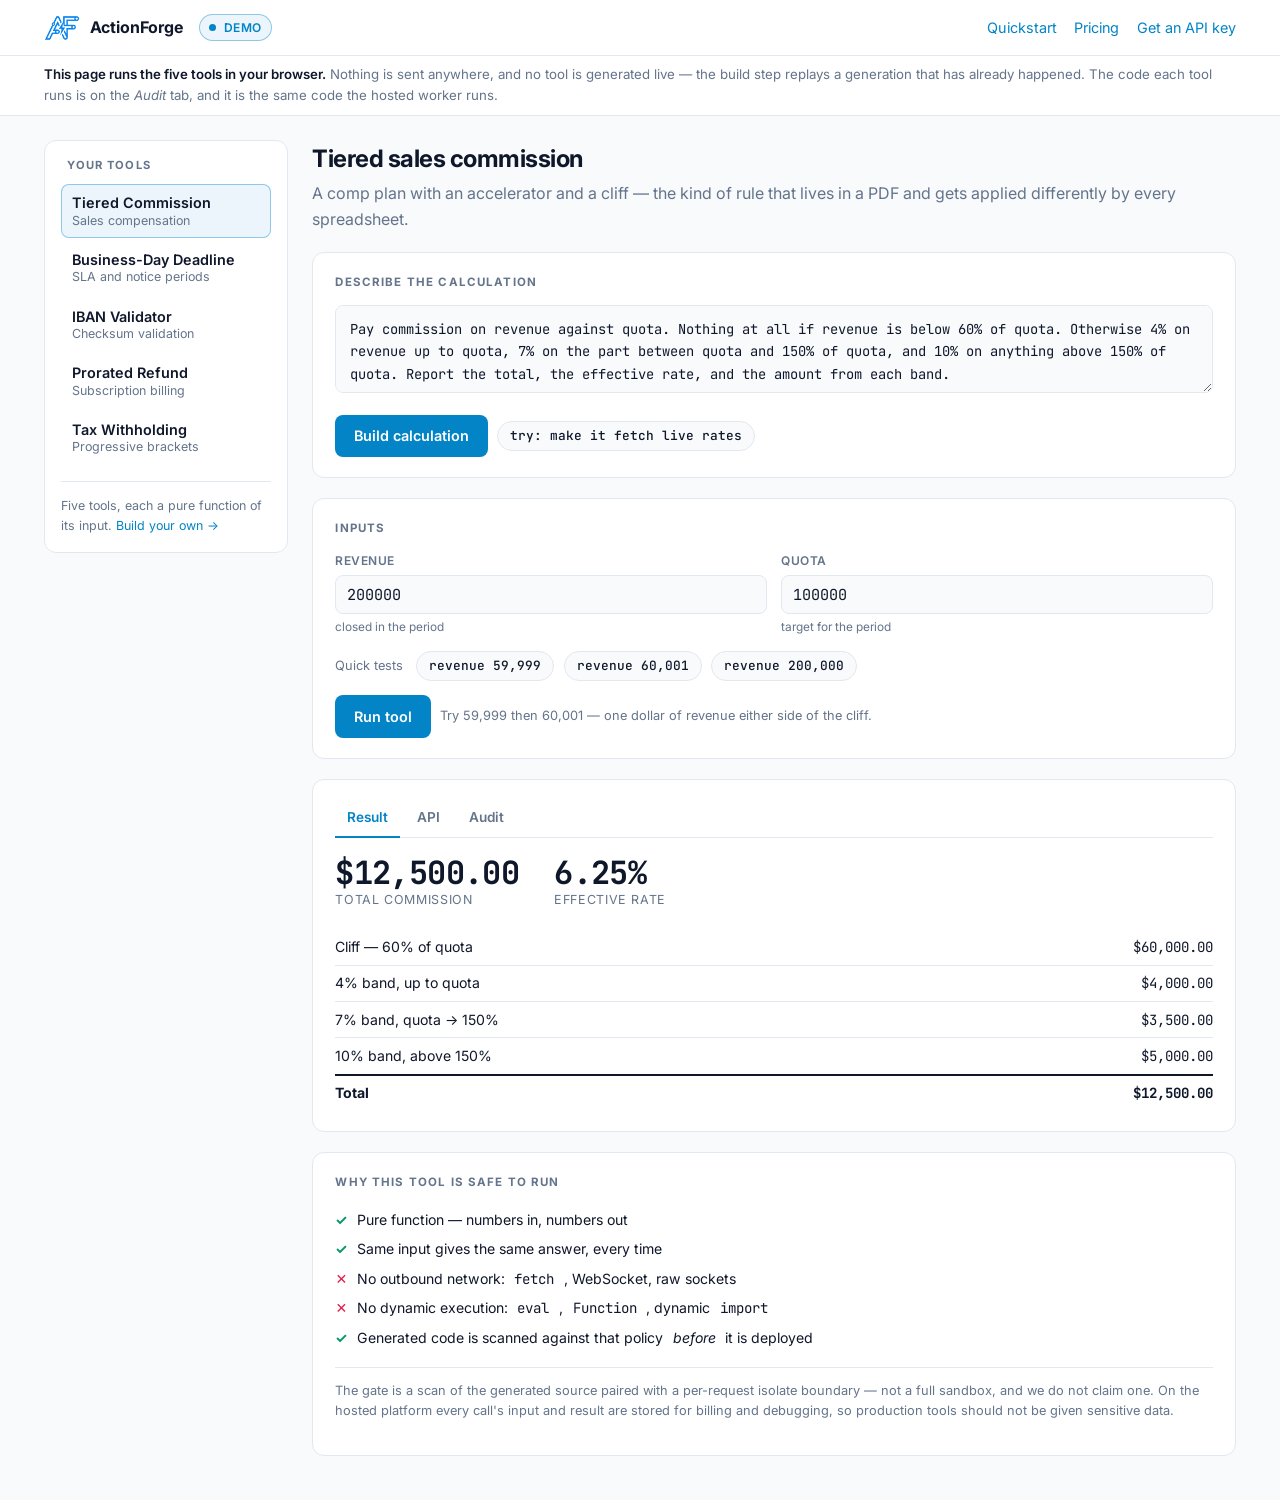
==== demo.html @ 97acd969 "Add an interactive demo page Five tools — tiered commission, business-day deadline, IBAN checksum, p" ====
<!DOCTYPE html>
<html lang="en">
<head>
  <meta charset="UTF-8" />
  <title>ActionForge — Interactive Demo</title>
  <meta name="viewport" content="width=device-width, initial-scale=1" />
  <link rel="preconnect" href="https://fonts.googleapis.com">
  <link rel="preconnect" href="https://fonts.gstatic.com" crossorigin>
  <link href="https://fonts.googleapis.com/css2?family=Inter:wght@400;500;600;700&family=JetBrains+Mono:wght@400;500&display=swap" rel="stylesheet">
  <style>
    :root {
      --bg: #ffffff;
      --bg-surface: #f8fafc;
      --bg-card: #ffffff;
      --accent: #0284c7;
      --accent-glow: rgba(2, 132, 199, 0.08);
      --text: #0f172a;
      --muted: #64748b;
      --border: #e2e8f0;
      --border-hover: rgba(2, 132, 199, 0.4);
      --code-bg: #0f172a;
      --code-text: #e2e8f0;
      --danger: #e11d48;
      --danger-bg: rgba(225, 29, 72, 0.05);
      --ok: #059669;
      --ok-bg: rgba(5, 150, 105, 0.06);
    }
    * { box-sizing: border-box; }
    body {
      margin: 0;
      font-family: 'Inter', system-ui, -apple-system, sans-serif;
      background: var(--bg-surface);
      color: var(--text);
      line-height: 1.6;
    }
    code, pre, .mono { font-family: 'JetBrains Mono', ui-monospace, monospace; }
    a { color: var(--accent); text-decoration: none; }
    a:hover { color: #0369a1; }

    /* ---------- header ---------- */
    header {
      background: var(--bg);
      border-bottom: 1px solid var(--border);
      position: sticky; top: 0; z-index: 20;
    }
    .nav {
      max-width: 1240px; margin: 0 auto; padding: 0.6rem 1.5rem;
      display: flex; align-items: center; gap: 1rem;
    }
    .nav-brand { display: flex; align-items: center; gap: 0.6rem; color: var(--text); }
    .logo-mark { border-radius: 0.5rem; }
    .brand-word { font-weight: 700; letter-spacing: -0.01em; }
    .demo-badge {
      display: inline-flex; align-items: center; gap: 0.45rem;
      font-size: 0.75rem; font-weight: 600; letter-spacing: 0.04em;
      text-transform: uppercase; color: var(--accent);
      background: var(--accent-glow); border: 1px solid var(--border-hover);
      padding: 0.2rem 0.6rem; border-radius: 999px;
    }
    .demo-badge::before {
      content: ''; width: 7px; height: 7px; border-radius: 999px;
      background: var(--accent);
    }
    .nav-spacer { flex: 1; }
    .nav-links { display: flex; gap: 1.1rem; align-items: center; font-size: 0.9rem; }

    /* the honesty line — deliberately in the chrome, not a dismissable toast */
    .mode-strip {
      background: var(--bg);
      border-bottom: 1px solid var(--border);
      font-size: 0.83rem; color: var(--muted);
    }
    .mode-strip div {
      max-width: 1240px; margin: 0 auto; padding: 0.5rem 1.5rem;
    }
    .mode-strip strong { color: var(--text); font-weight: 600; }

    /* ---------- shell ---------- */
    .shell {
      max-width: 1240px; margin: 0 auto; padding: 1.5rem;
      display: grid; grid-template-columns: 244px 1fr; gap: 1.5rem;
      align-items: start;
    }
    .sidebar {
      background: var(--bg-card); border: 1px solid var(--border);
      border-radius: 0.75rem; padding: 1rem; position: sticky; top: 5.6rem;
    }
    .side-label {
      font-size: 0.7rem; font-weight: 700; letter-spacing: 0.1em;
      text-transform: uppercase; color: var(--muted);
      margin: 0 0 0.6rem 0.35rem;
    }
    .tool-btn {
      display: block; width: 100%; text-align: left; cursor: pointer;
      background: none; border: 1px solid transparent; border-radius: 0.5rem;
      padding: 0.5rem 0.6rem; margin-bottom: 0.15rem;
      font: inherit; color: var(--text); line-height: 1.35;
      transition: background 0.15s ease, border-color 0.15s ease;
    }
    .tool-btn:hover { background: var(--bg-surface); }
    .tool-btn[aria-current="true"] {
      background: var(--accent-glow); border-color: var(--border-hover);
    }
    .tool-btn .t-name { font-weight: 600; font-size: 0.9rem; display: block; }
    .tool-btn .t-sub { font-size: 0.78rem; color: var(--muted); display: block; }
    .side-foot {
      margin-top: 1rem; padding-top: 0.85rem; border-top: 1px solid var(--border);
      font-size: 0.78rem; color: var(--muted);
    }

    /* ---------- panels ---------- */
    .panel {
      background: var(--bg-card); border: 1px solid var(--border);
      border-radius: 0.75rem; padding: 1.25rem 1.4rem; margin-bottom: 1.25rem;
    }
    .panel h2 {
      font-size: 0.72rem; font-weight: 700; letter-spacing: 0.1em;
      text-transform: uppercase; color: var(--muted);
      margin: 0 0 0.85rem;
    }
    .tool-title { font-size: 1.5rem; font-weight: 700; margin: 0 0 0.2rem; letter-spacing: -0.02em; }
    .tool-sub { color: var(--muted); margin: 0 0 1.25rem; }

    textarea.rule {
      width: 100%; min-height: 5.5rem; resize: vertical;
      font-family: 'JetBrains Mono', monospace; font-size: 0.86rem; line-height: 1.6;
      color: var(--text); background: var(--bg-surface);
      border: 1px solid var(--border); border-radius: 0.5rem; padding: 0.75rem 0.85rem;
    }
    textarea.rule:focus { outline: none; border-color: var(--border-hover); }

    .btn {
      cursor: pointer; font: inherit; font-weight: 600; font-size: 0.9rem;
      border-radius: 0.5rem; padding: 0.55rem 1.1rem; border: 1px solid transparent;
      transition: background 0.15s ease, border-color 0.15s ease;
    }
    .btn-primary { background: var(--accent); color: #fff; }
    .btn-primary:hover { background: #0369a1; }
    .btn-primary:disabled { background: #94a3b8; cursor: default; }
    .btn-secondary { background: var(--bg); color: var(--text); border-color: var(--border); }
    .btn-secondary:hover { border-color: var(--border-hover); }
    .btn-row { display: flex; flex-wrap: wrap; gap: 0.6rem; align-items: center; margin-top: 0.85rem; }

    .chip {
      cursor: pointer; font: inherit; font-size: 0.8rem; font-weight: 500;
      font-family: 'JetBrains Mono', monospace;
      background: var(--bg-surface); color: var(--text);
      border: 1px solid var(--border); border-radius: 999px;
      padding: 0.25rem 0.75rem;
    }
    .chip:hover { border-color: var(--border-hover); color: var(--accent); }

    .hint { font-size: 0.8rem; color: var(--muted); margin: 0.7rem 0 0; }

    /* ---------- build pipeline ---------- */
    .pipeline { list-style: none; margin: 1rem 0 0; padding: 0; font-size: 0.86rem; }
    .pipeline li {
      display: flex; align-items: center; gap: 0.6rem; padding: 0.22rem 0;
      color: var(--muted); opacity: 0.35; transition: opacity 0.2s ease, color 0.2s ease;
    }
    .pipeline li.active { opacity: 1; color: var(--text); }
    .pipeline li.done { opacity: 1; color: var(--muted); }
    .pipeline .tick { width: 1rem; text-align: center; color: var(--ok); font-weight: 700; }
    .pipeline li.failed { opacity: 1; color: var(--danger); }
    .pipeline li.failed .tick { color: var(--danger); }

    .result-card {
      margin-top: 1rem; border-radius: 0.6rem; padding: 0.9rem 1rem;
      border: 1px solid var(--border); background: var(--ok-bg); border-color: rgba(5,150,105,0.3);
    }
    .result-card.bad { background: var(--danger-bg); border-color: rgba(225,29,72,0.3); }
    .result-card .rc-head { font-weight: 600; font-size: 0.9rem; margin-bottom: 0.35rem; color: var(--ok); }
    .result-card.bad .rc-head { color: var(--danger); }
    .result-card .rc-body { font-size: 0.85rem; color: var(--text); }
    .endpoint {
      font-family: 'JetBrains Mono', monospace; font-size: 0.8rem;
      background: var(--bg); border: 1px solid var(--border);
      border-radius: 0.35rem; padding: 0.35rem 0.55rem; display: inline-block; margin-top: 0.5rem;
      word-break: break-all;
    }

    /* ---------- inputs ---------- */
    .fields { display: grid; grid-template-columns: repeat(auto-fit, minmax(190px, 1fr)); gap: 0.9rem; }
    .field label {
      display: block; font-size: 0.75rem; font-weight: 600; letter-spacing: 0.04em;
      text-transform: uppercase; color: var(--muted); margin-bottom: 0.3rem;
    }
    .field input {
      width: 100%; font-family: 'JetBrains Mono', monospace; font-size: 0.95rem;
      color: var(--text); background: var(--bg-surface);
      border: 1px solid var(--border); border-radius: 0.5rem; padding: 0.5rem 0.65rem;
    }
    .field input:focus { outline: none; border-color: var(--border-hover); }
    .field .fhint { font-size: 0.74rem; color: var(--muted); margin-top: 0.25rem; }

    /* ---------- tabs ---------- */
    .tabs { display: flex; gap: 0.3rem; border-bottom: 1px solid var(--border); margin-bottom: 1.1rem; }
    .tab {
      cursor: pointer; font: inherit; font-size: 0.85rem; font-weight: 600;
      background: none; border: none; border-bottom: 2px solid transparent;
      padding: 0.45rem 0.75rem; color: var(--muted); margin-bottom: -1px;
    }
    .tab[aria-selected="true"] { color: var(--accent); border-bottom-color: var(--accent); }

    .headline { display: flex; flex-wrap: wrap; gap: 2.2rem; margin-bottom: 1.2rem; }
    .headline .hv { font-size: 2rem; font-weight: 700; letter-spacing: -0.02em; line-height: 1.1; font-family: 'JetBrains Mono', monospace; }
    .headline .hl { font-size: 0.78rem; color: var(--muted); text-transform: uppercase; letter-spacing: 0.05em; }
    .headline .hv.bad { color: var(--danger); }
    .headline .hv.good { color: var(--ok); }

    table.breakdown { width: 100%; border-collapse: collapse; font-size: 0.88rem; }
    table.breakdown td { padding: 0.4rem 0; border-bottom: 1px solid var(--border); }
    table.breakdown td:last-child { text-align: right; font-family: 'JetBrains Mono', monospace; }
    table.breakdown tr.total td { font-weight: 700; border-bottom: none; border-top: 2px solid var(--text); }
    table.breakdown tr.muted td { color: var(--muted); }

    pre.code {
      background: var(--code-bg); color: var(--code-text);
      border-radius: 0.6rem; padding: 0.9rem 1rem; overflow-x: auto;
      font-size: 0.8rem; line-height: 1.65; margin: 0 0 0.85rem;
    }
    pre.code .k { color: #7dd3fc; }
    .kv { display: grid; grid-template-columns: 150px 1fr; gap: 0.35rem 1rem; font-size: 0.86rem; }
    .kv dt { color: var(--muted); }
    .kv dd { margin: 0; font-family: 'JetBrains Mono', monospace; }

    /* ---------- safety ---------- */
    .safety ul { list-style: none; margin: 0; padding: 0; font-size: 0.88rem; }
    .safety li { padding: 0.22rem 0; display: flex; gap: 0.6rem; }
    .safety li::before { content: '✓'; color: var(--ok); font-weight: 700; }
    .safety li.no::before { content: '✕'; color: var(--danger); }
    .caveat {
      margin-top: 0.9rem; padding-top: 0.8rem; border-top: 1px solid var(--border);
      font-size: 0.8rem; color: var(--muted);
    }

    @media (max-width: 900px) {
      .shell { grid-template-columns: 1fr; }
      .sidebar { position: static; }
      .nav-links { display: none; }
    }
  </style>
</head>
<body>

<header>
  <div class="nav">
    <a href="index.html" class="nav-brand">
      <img class="logo-mark" src="mark.png" alt="" width="36" height="36">
      <span class="brand-word">ActionForge</span>
    </a>
    <span class="demo-badge">Demo</span>
    <span class="nav-spacer"></span>
    <nav class="nav-links">
      <a href="index.html#quickstart">Quickstart</a>
      <a href="index.html#pricing">Pricing</a>
      <a href="index.html#start">Get an API key</a>
    </nav>
  </div>
</header>

<div class="mode-strip">
  <div>
    <strong>This page runs the five tools in your browser.</strong>
    Nothing is sent anywhere, and no tool is generated live — the build step replays a
    generation that has already happened. The code each tool runs is on the
    <em>Audit</em> tab, and it is the same code the hosted worker runs.
  </div>
</div>

<div class="shell">

  <aside class="sidebar">
    <p class="side-label">Your tools</p>
    <div id="toolList"></div>
    <div class="side-foot">
      Five tools, each a pure function of its input.
      <a href="index.html#start">Build your own →</a>
    </div>
  </aside>

  <main>
    <h1 class="tool-title" id="toolTitle"></h1>
    <p class="tool-sub" id="toolSub"></p>

    <!-- 1. describe -->
    <section class="panel">
      <h2>Describe the calculation</h2>
      <textarea class="rule" id="ruleText" spellcheck="false"></textarea>
      <div class="btn-row">
        <button class="btn btn-primary" id="buildBtn">Build calculation</button>
        <button class="chip" id="breakItBtn">try: make it fetch live rates</button>
      </div>
      <ul class="pipeline" id="pipeline" hidden></ul>
      <div id="buildResult"></div>
    </section>

    <!-- 2. inputs -->
    <section class="panel">
      <h2>Inputs</h2>
      <div class="fields" id="fields"></div>
      <div class="btn-row" id="quickTests"></div>
      <div class="btn-row">
        <button class="btn btn-primary" id="runBtn">Run tool</button>
        <span class="hint" id="runNote" style="margin:0"></span>
      </div>
    </section>

    <!-- 3. output -->
    <section class="panel">
      <div class="tabs" role="tablist">
        <button class="tab" role="tab" data-tab="result" aria-selected="true">Result</button>
        <button class="tab" role="tab" data-tab="api" aria-selected="false">API</button>
        <button class="tab" role="tab" data-tab="audit" aria-selected="false">Audit</button>
      </div>
      <div id="tabResult"></div>
      <div id="tabApi" hidden></div>
      <div id="tabAudit" hidden></div>
    </section>

    <!-- 4. safety -->
    <section class="panel safety">
      <h2>Why this tool is safe to run</h2>
      <ul>
        <li>Pure function — numbers in, numbers out</li>
        <li>Same input gives the same answer, every time</li>
        <li class="no">No outbound network: <code>fetch</code>, WebSocket, raw sockets</li>
        <li class="no">No dynamic execution: <code>eval</code>, <code>Function</code>, dynamic <code>import</code></li>
        <li>Generated code is scanned against that policy <em>before</em> it is deployed</li>
      </ul>
      <p class="caveat">
        The gate is a scan of the generated source paired with a per-request isolate
        boundary — not a full sandbox, and we do not claim one. On the hosted
        platform every call's input and result are stored for billing and
        debugging, so production tools should not be given sensitive data.
      </p>
    </section>
  </main>
</div>

<script>
/* ------------------------------------------------------------------ *
 * Tool implementations.
 *
 * These are the functions the page actually executes. The Audit tab
 * renders each one with Function.prototype.toString(), so the source a
 * viewer reads is by construction the source that ran — there is no
 * second copy to drift out of step. Each is self-contained for the same
 * reason: a shared rounding helper would not appear in the printed source.
 * ------------------------------------------------------------------ */

function tieredCommission(input) {
  const { revenue, quota } = input;
  const threshold = quota * 0.6;
  if (revenue < threshold) {
    return {
      commission: 0,
      effectiveRate: 0,
      qualified: false,
      bands: { base: 0, accelerator: 0, top: 0 }
    };
  }
  const inBase = Math.min(revenue, quota);
  const inAccelerator = Math.min(Math.max(revenue - quota, 0), quota * 0.5);
  const inTop = Math.max(revenue - quota * 1.5, 0);

  const base = Math.round(inBase * 0.04 * 100) / 100;
  const accelerator = Math.round(inAccelerator * 0.07 * 100) / 100;
  const top = Math.round(inTop * 0.1 * 100) / 100;
  const commission = Math.round((base + accelerator + top) * 100) / 100;

  return {
    commission,
    effectiveRate: revenue === 0 ? 0 : Math.round((commission / revenue) * 10000) / 10000,
    qualified: true,
    bands: { base, accelerator, top }
  };
}

function businessDayDeadline(input) {
  const { start, businessDays, holidays } = input;
  const closed = new Set(holidays);
  const cursor = new Date(start + "T00:00:00Z");
  let remaining = businessDays;
  let weekendDays = 0;
  let holidayDays = 0;

  while (remaining > 0) {
    cursor.setUTCDate(cursor.getUTCDate() + 1);
    const weekday = cursor.getUTCDay();
    const iso = cursor.toISOString().slice(0, 10);
    if (weekday === 0 || weekday === 6) { weekendDays += 1; continue; }
    if (closed.has(iso)) { holidayDays += 1; continue; }
    remaining -= 1;
  }

  const elapsed = (cursor - new Date(start + "T00:00:00Z")) / 86400000;
  return {
    deadline: cursor.toISOString().slice(0, 10),
    calendarDays: Math.round(elapsed),
    weekendDaysSkipped: weekendDays,
    holidaysSkipped: holidayDays
  };
}

function validateIban(input) {
  const account = String(input.iban).replace(/[\s-]/g, "").toUpperCase();
  if (!/^[A-Z]{2}[0-9]{2}[A-Z0-9]{11,30}$/.test(account)) {
    return { valid: false, reason: "malformed", remainder: null, country: account.slice(0, 2) };
  }
  const rearranged = account.slice(4) + account.slice(0, 4);
  const expanded = rearranged.replace(/[A-Z]/g, (c) => String(c.charCodeAt(0) - 55));

  let remainder = 0;
  for (const digit of expanded) {
    remainder = (remainder * 10 + Number(digit)) % 97;
  }

  return {
    valid: remainder === 1,
    reason: remainder === 1 ? "ok" : "checksum",
    remainder,
    country: account.slice(0, 2)
  };
}

function proratedRefund(input) {
  const { oldPlan, newPlan, changeDay, daysInMonth } = input;
  const daysRemaining = Math.max(daysInMonth - changeDay, 0);

  const unusedOldPlan = Math.round((oldPlan * daysRemaining / daysInMonth) * 100) / 100;
  const newPlanCharge = Math.round((newPlan * daysRemaining / daysInMonth) * 100) / 100;
  const netCharge = Math.round((newPlanCharge - unusedOldPlan) * 100) / 100;

  return { daysRemaining, unusedOldPlan, newPlanCharge, netCharge };
}

function progressiveWithholding(input) {
  const BRACKETS = [
    { upTo: 25000, rate: 0.1 },
    { upTo: 60000, rate: 0.12 },
    { upTo: 120000, rate: 0.22 },
    { upTo: 150000, rate: 0.24 },
    { upTo: Infinity, rate: 0.32 }
  ];
  const { income } = input;

  let tax = 0;
  let floor = 0;
  let marginalRate = 0;
  const perBracket = [];

  for (const bracket of BRACKETS) {
    const taxableHere = Math.min(income, bracket.upTo) - floor;
    if (taxableHere <= 0) break;
    const owed = Math.round(taxableHere * bracket.rate * 100) / 100;
    perBracket.push({ rate: bracket.rate, taxable: taxableHere, tax: owed });
    tax += owed;
    marginalRate = bracket.rate;
    floor = bracket.upTo;
  }

  tax = Math.round(tax * 100) / 100;
  return {
    tax,
    marginalRate,
    effectiveRate: income === 0 ? 0 : Math.round((tax / income) * 10000) / 10000,
    perBracket
  };
}

/* ------------------------------------------------------------------ *
 * Presentation helpers
 * ------------------------------------------------------------------ */
const usd = (n) =>
  n.toLocaleString("en-US", { style: "currency", currency: "USD", minimumFractionDigits: 2 });
const pct = (n) => (n * 100).toFixed(2) + "%";

/* ------------------------------------------------------------------ *
 * Tool catalogue
 * ------------------------------------------------------------------ */
const TOOLS = [
  {
    id: "commission",
    name: "Tiered Commission",
    sub: "Sales compensation",
    title: "Tiered sales commission",
    blurb: "A comp plan with an accelerator and a cliff — the kind of rule that lives in a PDF and gets applied differently by every spreadsheet.",
    toolId: "8f14c0d2-6b7e-4a19-9f3c-21ad55e0b7c4",
    created: "2026-08-11",
    fn: tieredCommission,
    rule:
      "Pay commission on revenue against quota. Nothing at all if revenue is " +
      "below 60% of quota. Otherwise 4% on revenue up to quota, 7% on the part " +
      "between quota and 150% of quota, and 10% on anything above 150% of quota. " +
      "Report the total, the effective rate, and the amount from each band.",
    fields: [
      { key: "revenue", label: "Revenue", value: 200000, hint: "closed in the period" },
      { key: "quota", label: "Quota", value: 100000, hint: "target for the period" }
    ],
    quickTests: [
      { label: "revenue 59,999", set: { revenue: 59999 } },
      { label: "revenue 60,001", set: { revenue: 60001 } },
      { label: "revenue 200,000", set: { revenue: 200000 } }
    ],
    note: "Try 59,999 then 60,001 — one dollar of revenue either side of the cliff.",
    view: (out, inp) => ({
      headline: [
        { v: usd(out.commission), l: "Total commission", cls: out.qualified ? "" : "bad" },
        { v: pct(out.effectiveRate), l: "Effective rate" }
      ],
      rows: out.qualified
        ? [
            ["Cliff — 60% of quota", usd(inp.quota * 0.6)],
            ["4% band, up to quota", usd(out.bands.base)],
            ["7% band, quota → 150%", usd(out.bands.accelerator)],
            ["10% band, above 150%", usd(out.bands.top)],
            ["Total", usd(out.commission), "total"]
          ]
        : [
            ["Cliff — 60% of quota", usd(inp.quota * 0.6)],
            ["Revenue", usd(inp.revenue)],
            ["Below the cliff, so nothing is earned", "—", "muted"],
            ["Total", usd(out.commission), "total"]
          ]
    })
  },
  {
    id: "deadline",
    name: "Business-Day Deadline",
    sub: "SLA and notice periods",
    title: "Business-day deadline",
    blurb: "Weekends and a supplied holiday list. Add one holiday and the answer moves — which is why nobody should be doing this in their head.",
    toolId: "c3b9a71e-4d52-4c88-b0f6-9e7a2c14d380",
    created: "2026-08-11",
    fn: businessDayDeadline,
    rule:
      "Given a start date, a number of business days, and a list of holiday " +
      "dates, return the deadline. Saturdays, Sundays and any supplied holiday " +
      "do not count. Report how many weekend days and holidays were skipped.",
    fields: [
      { key: "start", label: "Start date", value: "2026-08-17", type: "text", hint: "a Monday" },
      { key: "businessDays", label: "Business days", value: 5 },
      { key: "holidays", label: "Holidays", value: "2026-08-20", type: "list", hint: "comma separated" }
    ],
    quickTests: [
      { label: "no holidays", set: { holidays: "" } },
      { label: "one holiday", set: { holidays: "2026-08-20" } },
      { label: "two holidays", set: { holidays: "2026-08-20,2026-08-24" } }
    ],
    note: "Clear the holiday field and run it again — the deadline moves a day earlier.",
    view: (out) => ({
      headline: [
        { v: out.deadline, l: "Deadline" },
        { v: String(out.calendarDays), l: "Calendar days" }
      ],
      rows: [
        ["Weekend days skipped", String(out.weekendDaysSkipped)],
        ["Holidays skipped", String(out.holidaysSkipped)],
        ["Calendar days elapsed", String(out.calendarDays), "total"]
      ]
    })
  },
  {
    id: "iban",
    name: "IBAN Validator",
    sub: "Checksum validation",
    title: "IBAN check-digit validation",
    blurb: "The mod-97 checksum from ISO 13616. One published definition, one right answer — and the failure mode is a payment sent into the void.",
    toolId: "5a2f8e34-9c17-4b6d-8a05-7d3e91c2f6ab",
    created: "2026-08-12",
    fn: validateIban,
    rule:
      "Validate an IBAN. Check the country and length pattern, move the first " +
      "four characters to the end, replace each letter with its position in the " +
      "alphabet plus nine, and take the result modulo 97. It is valid only when " +
      "the remainder is 1. Report the remainder either way.",
    fields: [
      { key: "iban", label: "IBAN", value: "DE89370400440532013000", type: "text" }
    ],
    quickTests: [
      { label: "valid", set: { iban: "DE89370400440532013000" } },
      { label: "last digit changed", set: { iban: "DE89370400440532013001" } },
      { label: "too short", set: { iban: "DE8937040044" } }
    ],
    note: "Change any single character. The remainder stops being 1.",
    view: (out) => ({
      headline: [
        { v: out.valid ? "VALID" : "INVALID", l: "Result", cls: out.valid ? "good" : "bad" },
        { v: out.remainder === null ? "—" : String(out.remainder), l: "mod-97 remainder" }
      ],
      rows: [
        ["Country", out.country],
        ["Remainder required", "1"],
        ["Remainder computed", out.remainder === null ? "not reached" : String(out.remainder)],
        ["Reason", out.reason, "muted"]
      ]
    })
  },
  {
    id: "refund",
    name: "Prorated Refund",
    sub: "Subscription billing",
    title: "Mid-cycle plan change",
    blurb: "Credit the unused part of the old plan, charge the remaining days of the new one. Getting it wrong by a day is a support ticket.",
    toolId: "e71d4b60-2a8c-49f5-b3d1-6c05f8a29e7b",
    created: "2026-08-12",
    fn: proratedRefund,
    rule:
      "A customer changes plan mid-cycle. Credit the unused days of the old " +
      "plan and charge the same remaining days on the new plan, both prorated " +
      "by days in the month. Return the days remaining, both amounts, and the " +
      "net charge.",
    fields: [
      { key: "oldPlan", label: "Old plan", value: 100 },
      { key: "newPlan", label: "New plan", value: 200 },
      { key: "changeDay", label: "Change on day", value: 19 },
      { key: "daysInMonth", label: "Days in month", value: 31 }
    ],
    quickTests: [
      { label: "day 19 of 31", set: { changeDay: 19, daysInMonth: 31 } },
      { label: "day 1 of 31", set: { changeDay: 1, daysInMonth: 31 } },
      { label: "last day", set: { changeDay: 31, daysInMonth: 31 } }
    ],
    note: "On the last day of the month there is nothing left to prorate — the net charge is zero.",
    view: (out) => ({
      headline: [
        { v: usd(out.netCharge), l: "Net charge" },
        { v: String(out.daysRemaining), l: "Days remaining" }
      ],
      rows: [
        ["Unused old plan (credit)", "−" + usd(out.unusedOldPlan)],
        ["New plan, remaining days", usd(out.newPlanCharge)],
        ["Net charge", usd(out.netCharge), "total"]
      ]
    })
  },
  {
    id: "tax",
    name: "Tax Withholding",
    sub: "Progressive brackets",
    title: "Progressive withholding",
    blurb: "Five bands, applied to the slice of income inside each. The common error is applying the top rate to the whole amount.",
    toolId: "9d6c31af-7e80-4a25-95b8-3f14e0c78d52",
    created: "2026-08-13",
    fn: progressiveWithholding,
    rule:
      "Compute annual withholding across progressive bands: 10% to 25,000, " +
      "12% to 60,000, 22% to 120,000, 24% to 150,000, and 32% above that. Each " +
      "rate applies only to the income inside its band. Return the total, the " +
      "effective rate, the marginal rate, and the tax from each band.",
    fields: [
      { key: "income", label: "Annual income", value: 135000 }
    ],
    quickTests: [
      { label: "24,000", set: { income: 24000 } },
      { label: "135,000", set: { income: 135000 } },
      { label: "400,000", set: { income: 400000 } }
    ],
    note: "At 135,000 the marginal rate is 24% but the effective rate is 17.41%.",
    view: (out) => ({
      headline: [
        { v: usd(out.tax), l: "Annual tax" },
        { v: pct(out.effectiveRate), l: "Effective rate" },
        { v: pct(out.marginalRate), l: "Marginal rate" }
      ],
      rows: out.perBracket
        .map((b) => [
          (b.rate * 100).toFixed(0) + "% on " + usd(b.taxable),
          usd(b.tax)
        ])
        .concat([["Total", usd(out.tax), "total"]])
    })
  }
];

/* ------------------------------------------------------------------ *
 * Execution policy.
 *
 * The hosted platform scans the *generated code* and refuses to deploy
 * it. This page has no generated code to scan, so it matches the same
 * intent one step earlier, in the description. The outcome a viewer sees
 * is the real 422 body; the mechanism is stated on the refusal card so
 * nobody leaves thinking a prompt filter is what protects them.
 * ------------------------------------------------------------------ */
const POLICY_RULES = [
  { id: "network.fetch", detail: "calls fetch() — outbound network is not permitted",
    pattern: /\bfetch(es|ing|ed)?\b|\bhttps?:\/\/|\bapi\s+call|\bcall\s+(an?\s+)?(external|third[- ]party|remote)/i },
  { id: "network.lookup", detail: "reads data from outside its input — a tool is a pure function of what it is given",
    pattern: /\b(live|current|real[- ]time|today'?s)\s+(rate|price|quote|data|weather)|\blook\s?up\b.*\b(online|web|internet|service)|\bscrape|\bdownload\b|\bwebhook\b|\bdatabase\b/i },
  { id: "codeexec.dynamic", detail: "executes code built at runtime — never permitted",
    pattern: /\beval\b|\bnew Function\b|dynamic import/i }
];

function scanDescription(text) {
  return POLICY_RULES.filter((rule) => rule.pattern.test(text))
    .map((rule) => ({ rule: rule.id, detail: rule.detail }));
}

/* ------------------------------------------------------------------ *
 * UI
 * ------------------------------------------------------------------ */
const $ = (id) => document.getElementById(id);
const escapeHtml = (s) =>
  String(s).replace(/[&<>"]/g, (c) => ({ "&": "&amp;", "<": "&lt;", ">": "&gt;", '"': "&quot;" })[c]);

let current = TOOLS[0];
let built = true;          // the selected tool starts in a built state
let lastRun = null;

function renderSidebar() {
  $("toolList").innerHTML = TOOLS.map((t) =>
    '<button class="tool-btn" data-id="' + t.id + '" aria-current="' + (t.id === current.id) + '">' +
      '<span class="t-name">' + escapeHtml(t.name) + '</span>' +
      '<span class="t-sub">' + escapeHtml(t.sub) + '</span>' +
    '</button>'
  ).join("");
  $("toolList").querySelectorAll(".tool-btn").forEach((btn) => {
    btn.addEventListener("click", () => selectTool(btn.dataset.id));
  });
}

function renderFields() {
  $("fields").innerHTML = current.fields.map((f) =>
    '<div class="field">' +
      '<label for="f_' + f.key + '">' + escapeHtml(f.label) + '</label>' +
      '<input id="f_' + f.key + '" value="' + escapeHtml(f.value) + '"' +
        (f.type ? "" : ' type="number" step="any"') + ' />' +
      (f.hint ? '<div class="fhint">' + escapeHtml(f.hint) + "</div>" : "") +
    "</div>"
  ).join("");
  $("fields").querySelectorAll("input").forEach((el) => el.addEventListener("input", run));

  $("quickTests").innerHTML =
    '<span class="hint" style="margin:0 0.2rem 0 0">Quick tests</span>' +
    current.quickTests.map((q, i) =>
      '<button class="chip" data-i="' + i + '">' + escapeHtml(q.label) + "</button>"
    ).join("");
  $("quickTests").querySelectorAll(".chip").forEach((btn) => {
    btn.addEventListener("click", () => {
      const preset = current.quickTests[Number(btn.dataset.i)].set;
      for (const [key, value] of Object.entries(preset)) {
        const el = $("f_" + key);
        if (el) el.value = value;
      }
      run();
    });
  });

  $("runNote").textContent = current.note || "";
}

function readInput() {
  const out = {};
  for (const f of current.fields) {
    const raw = $("f_" + f.key).value;
    if (f.type === "list") {
      out[f.key] = raw.split(",").map((s) => s.trim()).filter(Boolean);
    } else if (f.type === "text") {
      out[f.key] = raw;
    } else {
      out[f.key] = Number(raw);
    }
  }
  return out;
}

function selectTool(id) {
  current = TOOLS.find((t) => t.id === id) || TOOLS[0];
  built = true;
  $("toolTitle").textContent = current.title;
  $("toolSub").textContent = current.blurb;
  $("ruleText").value = current.rule;
  $("pipeline").hidden = true;
  $("buildResult").innerHTML = "";
  renderSidebar();
  renderFields();
  run();
}

/* --- build ---------------------------------------------------------- */
const STAGES = [
  "Generating the tool with Claude",
  "Scanning it against the execution policy",
  "Deploying an isolated worker",
  "Registering the route"
];

async function build() {
  const description = $("ruleText").value;
  const violations = scanDescription(description);
  const failsAt = violations.length ? 1 : -1;

  $("buildBtn").disabled = true;
  $("buildResult").innerHTML = "";
  const list = $("pipeline");
  list.hidden = false;
  list.innerHTML = STAGES.map((s) =>
    '<li><span class="tick">·</span><span>' + escapeHtml(s) + "</span></li>"
  ).join("");
  const items = [...list.children];

  for (let i = 0; i < items.length; i++) {
    items[i].classList.add("active");
    await new Promise((r) => setTimeout(r, 420));
    if (i === failsAt) {
      items[i].classList.remove("active");
      items[i].classList.add("failed");
      items[i].querySelector(".tick").textContent = "✕";
      // Nothing was deployed, so the panes below must stop showing the
      // previous tool's answer — otherwise the page contradicts the refusal.
      built = false;
      showRefusal(violations);
      renderTabs();
      $("buildBtn").disabled = false;
      return;
    }
    items[i].classList.remove("active");
    items[i].classList.add("done");
    items[i].querySelector(".tick").textContent = "✓";
  }

  built = true;
  $("buildResult").innerHTML =
    '<div class="result-card">' +
      '<div class="rc-head">Tool created</div>' +
      '<div class="rc-body">' + escapeHtml(current.title) +
        ' — generated, scanned, deployed. Call it at:' +
        '<div class="endpoint">POST /api/invoke/' + current.toolId + "</div>" +
      "</div>" +
    "</div>" +
    '<p class="hint">Replayed. On the platform this step calls Claude and takes ' +
    'a few seconds; the code it produced is on the <em>Audit</em> tab.</p>';
  $("buildBtn").disabled = false;
  run();
}

function showRefusal(violations) {
  const body = {
    error: "Generated tool violates the execution policy",
    details:
      "The tool ActionForge generated for this description reaches outside what a " +
      "hosted tool may do, so it was not deployed. Rephrase the tool to compute " +
      "purely from its input. Violations: " +
      violations.map((v) => v.rule + " (" + v.detail + ")").join("; ")
  };
  $("buildResult").innerHTML =
    '<div class="result-card bad">' +
      '<div class="rc-head">422 — refused before deploy</div>' +
      '<div class="rc-body">Nothing was deployed, and the description was not saved as a tool.</div>' +
    "</div>" +
    '<pre class="code" style="margin-top:0.85rem">' + escapeHtml(JSON.stringify(body, null, 2)) + "</pre>" +
    '<p class="hint">On the platform the gate scans the <em>generated code</em>, not the ' +
    'description — so it holds however the request is phrased. This page has no ' +
    'generated code to scan, so it matches the same intent one step earlier.</p>';
}

/* --- run ------------------------------------------------------------ */
function run() {
  const input = readInput();
  let output, error = null;
  try {
    output = current.fn(input);
  } catch (err) {
    error = err;
  }
  lastRun = { input, output, error, at: new Date() };
  renderTabs();
}

function renderTabs() {
  const { input, output, error } = lastRun;

  /* Result */
  if (error || !built) {
    $("tabResult").innerHTML =
      '<p class="hint">' +
      (built ? "Could not run: " + escapeHtml(error.message)
             : "No tool is deployed — the last build was refused by the policy gate.") +
      "</p>";
  } else {
    const v = current.view(output, input);
    $("tabResult").innerHTML =
      '<div class="headline">' +
        v.headline.map((h) =>
          '<div><div class="hv ' + (h.cls || "") + '">' + escapeHtml(h.v) + "</div>" +
          '<div class="hl">' + escapeHtml(h.l) + "</div></div>"
        ).join("") +
      "</div>" +
      '<table class="breakdown"><tbody>' +
        v.rows.map((r) =>
          '<tr class="' + (r[2] || "") + '"><td>' + escapeHtml(r[0]) + "</td><td>" +
          escapeHtml(r[1]) + "</td></tr>"
        ).join("") +
      "</tbody></table>";
  }

  /* API */
  $("tabApi").innerHTML =
    '<pre class="code">' + escapeHtml(
      "POST /api/invoke/" + current.toolId + "\n" +
      "Authorization: Bearer af_...\n" +
      "Content-Type: application/json\n\n" +
      JSON.stringify(input, null, 2)
    ) + "</pre>" +
    '<pre class="code">' + escapeHtml(
      built && !error
        ? JSON.stringify({ toolId: current.toolId, result: output, executionMs: 3 }, null, 2)
        : JSON.stringify({ error: "Tool not found" }, null, 2)
    ) + "</pre>" +
    '<p class="hint">The request and response shapes are the real ones. This page ' +
    'makes no network calls — the endpoint is shown for its contract, not to be curled.</p>';

  /* Audit */
  $("tabAudit").innerHTML =
    '<dl class="kv">' +
      "<dt>Tool</dt><dd>" + escapeHtml(current.name) + "</dd>" +
      "<dt>Tool id</dt><dd>" + current.toolId + "</dd>" +
      "<dt>Version</dt><dd>v1</dd>" +
      "<dt>Generated</dt><dd>" + current.created + "</dd>" +
      "<dt>Executed</dt><dd>" + lastRun.at.toISOString() + "</dd>" +
      "<dt>Input</dt><dd>" + escapeHtml(JSON.stringify(input)) + "</dd>" +
      "<dt>Output</dt><dd>" + escapeHtml(built && !error ? JSON.stringify(output) : "—") + "</dd>" +
    "</dl>" +
    '<p class="hint">The code below is what this page just ran, printed from the ' +
    "function itself — so it cannot drift from what produced the number above.</p>" +
    '<pre class="code">' + escapeHtml(current.fn.toString()) + "</pre>";
}

/* --- wiring --------------------------------------------------------- */
document.querySelectorAll(".tab").forEach((tab) => {
  tab.addEventListener("click", () => {
    document.querySelectorAll(".tab").forEach((t) =>
      t.setAttribute("aria-selected", String(t === tab)));
    for (const name of ["result", "api", "audit"]) {
      $("tab" + name[0].toUpperCase() + name.slice(1)).hidden = tab.dataset.tab !== name;
    }
  });
});

$("buildBtn").addEventListener("click", build);
$("breakItBtn").addEventListener("click", () => {
  $("ruleText").value =
    current.rule + " Fetch the current rates from an external API before computing.";
  build();
});

selectTool(TOOLS[0].id);
</script>
</body>
</html>
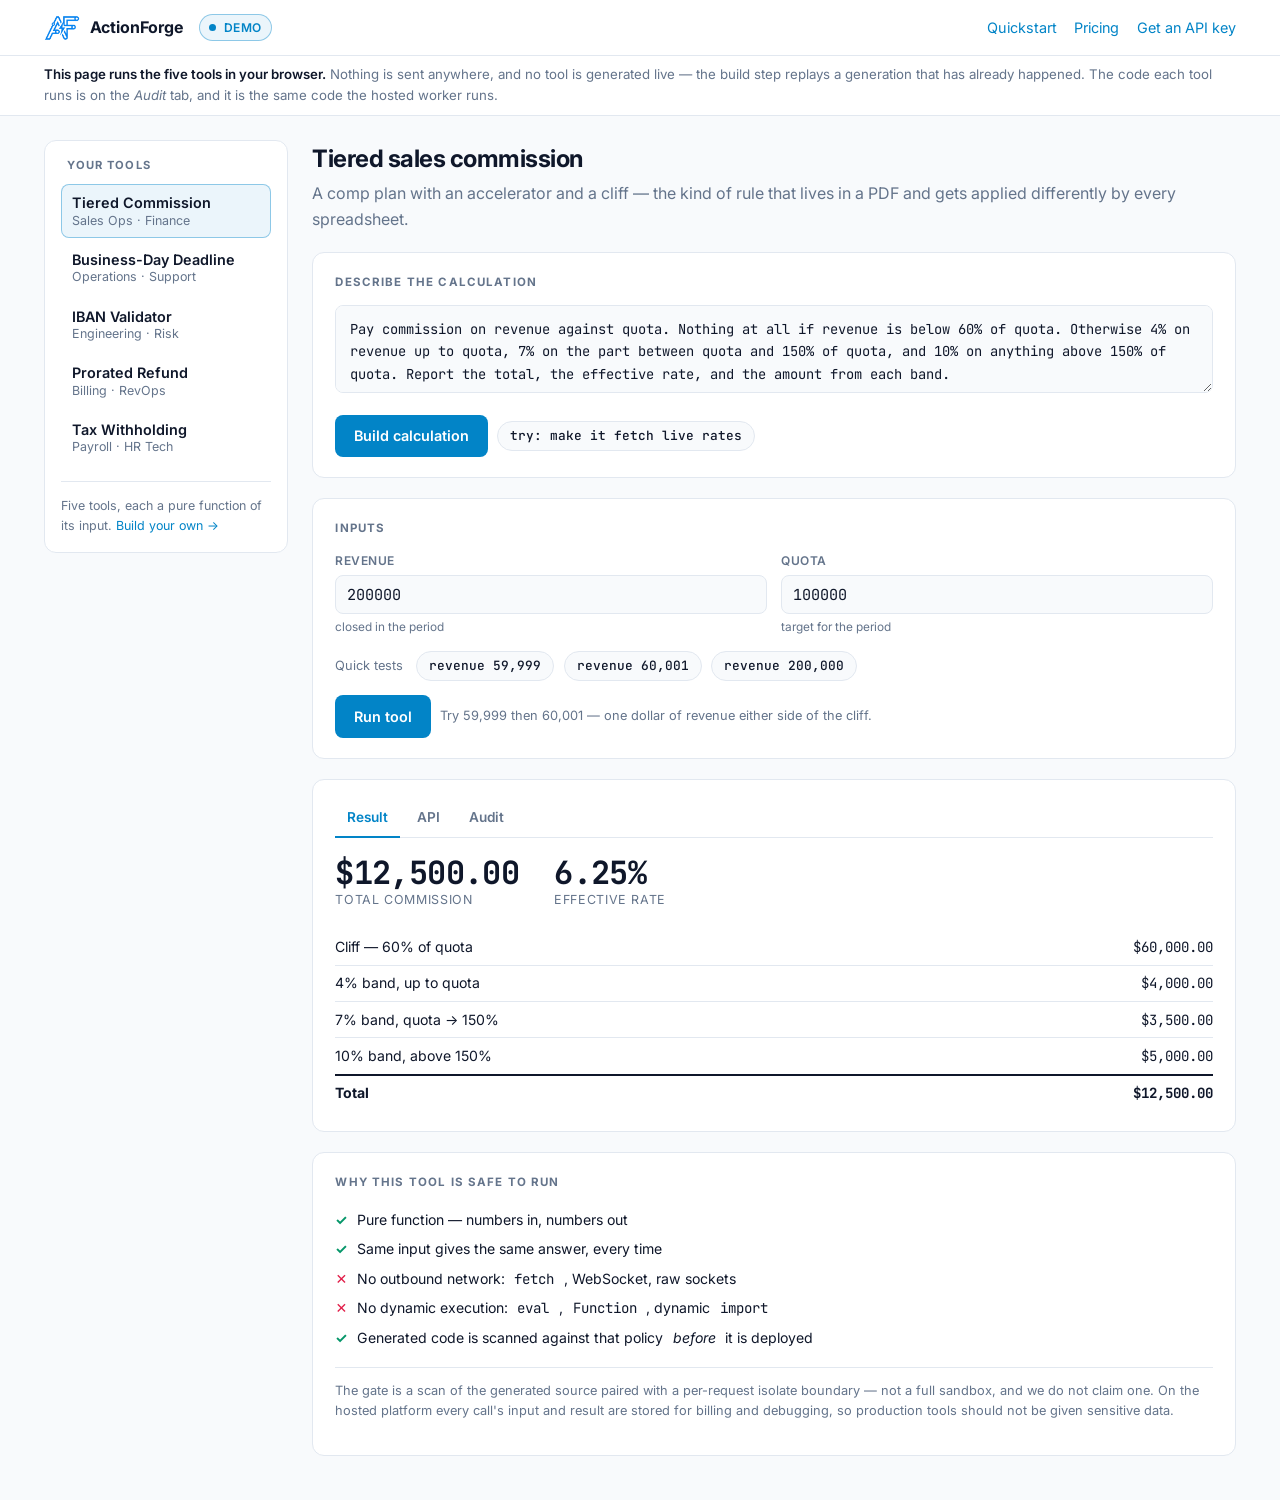
==== commit 76c39abd: "Label each demo by audience, and lead the hero with the buyer sentence The sidebar said what each to" ====
--- a/demo.html
+++ b/demo.html
@@ -483,7 +483,7 @@
   {
     id: "commission",
     name: "Tiered Commission",
-    sub: "Sales compensation",
+    sub: "Sales Ops · Finance",
     title: "Tiered sales commission",
     blurb: "A comp plan with an accelerator and a cliff — the kind of rule that lives in a PDF and gets applied differently by every spreadsheet.",
     toolId: "8f14c0d2-6b7e-4a19-9f3c-21ad55e0b7c4",
@@ -528,7 +528,7 @@
   {
     id: "deadline",
     name: "Business-Day Deadline",
-    sub: "SLA and notice periods",
+    sub: "Operations · Support",
     title: "Business-day deadline",
     blurb: "Weekends and a supplied holiday list. Add one holiday and the answer moves — which is why nobody should be doing this in their head.",
     toolId: "c3b9a71e-4d52-4c88-b0f6-9e7a2c14d380",
@@ -564,7 +564,7 @@
   {
     id: "iban",
     name: "IBAN Validator",
-    sub: "Checksum validation",
+    sub: "Engineering · Risk",
     title: "IBAN check-digit validation",
     blurb: "The mod-97 checksum from ISO 13616. One published definition, one right answer — and the failure mode is a payment sent into the void.",
     toolId: "5a2f8e34-9c17-4b6d-8a05-7d3e91c2f6ab",
@@ -600,7 +600,7 @@
   {
     id: "refund",
     name: "Prorated Refund",
-    sub: "Subscription billing",
+    sub: "Billing · RevOps",
     title: "Mid-cycle plan change",
     blurb: "Credit the unused part of the old plan, charge the remaining days of the new one. Getting it wrong by a day is a support ticket.",
     toolId: "e71d4b60-2a8c-49f5-b3d1-6c05f8a29e7b",
@@ -638,7 +638,7 @@
   {
     id: "tax",
     name: "Tax Withholding",
-    sub: "Progressive brackets",
+    sub: "Payroll · HR Tech",
     title: "Progressive withholding",
     blurb: "Five bands, applied to the slice of income inside each. The common error is applying the top rate to the whole amount.",
     toolId: "9d6c31af-7e80-4a25-95b8-3f14e0c78d52",
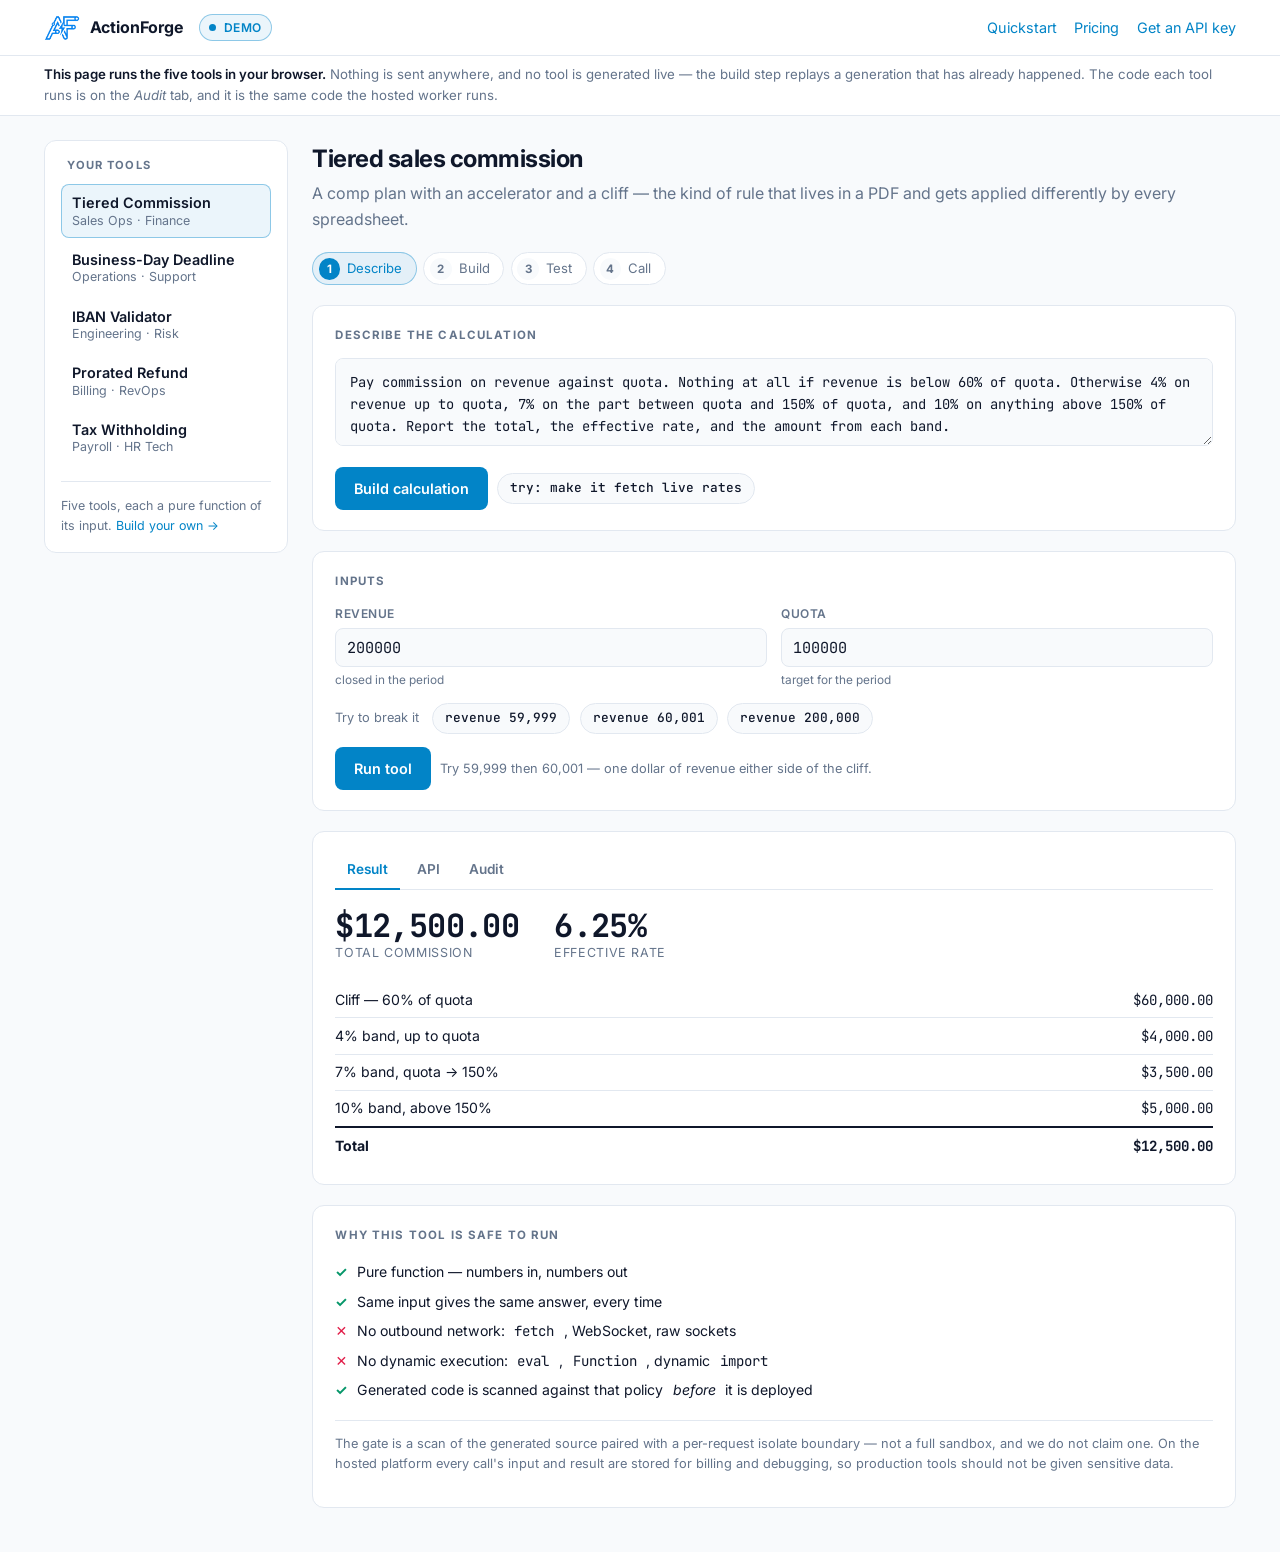
==== commit 7d728631: "Explain the product before documenting it, and fix an inert button Landing page gains two sections a" ====
--- a/demo.html
+++ b/demo.html
@@ -108,6 +108,35 @@
       font-size: 0.78rem; color: var(--muted);
     }
 
+    /* ---------- stepper ---------- */
+    .stepper {
+      list-style: none; display: flex; flex-wrap: wrap; gap: 0.4rem;
+      margin: 0 0 1.25rem; padding: 0; font-size: 0.82rem;
+    }
+    .stepper li {
+      display: flex; align-items: center; gap: 0.45rem;
+      padding: 0.28rem 0.85rem 0.28rem 0.35rem;
+      border: 1px solid var(--border); border-radius: 999px;
+      background: var(--bg-card); color: var(--muted);
+      transition: color 0.15s ease, border-color 0.15s ease, background 0.15s ease;
+    }
+    .stepper .sn {
+      width: 1.35rem; height: 1.35rem; border-radius: 999px;
+      display: inline-flex; align-items: center; justify-content: center;
+      background: var(--bg-surface); color: var(--muted);
+      font-size: 0.72rem; font-weight: 700;
+    }
+    .stepper li.done { color: var(--text); }
+    .stepper li.done .sn { background: var(--ok); color: #fff; }
+    .stepper li.active {
+      color: var(--accent); border-color: var(--border-hover); background: var(--accent-glow);
+    }
+    .stepper li.active .sn { background: var(--accent); color: #fff; }
+    .stepper li.failed {
+      color: var(--danger); border-color: rgba(225, 29, 72, 0.35); background: var(--danger-bg);
+    }
+    .stepper li.failed .sn { background: var(--danger); color: #fff; }
+
     /* ---------- panels ---------- */
     .panel {
       background: var(--bg-card); border: 1px solid var(--border);
@@ -282,6 +311,13 @@
   <main>
     <h1 class="tool-title" id="toolTitle"></h1>
     <p class="tool-sub" id="toolSub"></p>
+
+    <ol class="stepper" id="stepper">
+      <li><span class="sn">1</span>Describe</li>
+      <li><span class="sn">2</span>Build</li>
+      <li><span class="sn">3</span>Test</li>
+      <li><span class="sn">4</span>Call</li>
+    </ol>
 
     <!-- 1. describe -->
     <section class="panel">
@@ -708,6 +744,18 @@
 let built = true;          // the selected tool starts in a built state
 let lastRun = null;
 
+/**
+ * The stepper tracks where the viewer is in the flow, not what state the tool
+ * is in — a tool arrives already built, but a first-time visitor still starts
+ * at "Describe". `active` is the step they are on; `done` is how many precede it.
+ */
+function setStage(active, done, failed) {
+  [...$("stepper").children].forEach((li, i) => {
+    const n = i + 1;
+    li.className = failed && n === active ? "failed" : n <= done ? "done" : n === active ? "active" : "";
+  });
+}
+
 function renderSidebar() {
   $("toolList").innerHTML = TOOLS.map((t) =>
     '<button class="tool-btn" data-id="' + t.id + '" aria-current="' + (t.id === current.id) + '">' +
@@ -729,10 +777,10 @@
       (f.hint ? '<div class="fhint">' + escapeHtml(f.hint) + "</div>" : "") +
     "</div>"
   ).join("");
-  $("fields").querySelectorAll("input").forEach((el) => el.addEventListener("input", run));
+  $("fields").querySelectorAll("input").forEach((el) => el.addEventListener("input", () => run(true)));
 
   $("quickTests").innerHTML =
-    '<span class="hint" style="margin:0 0.2rem 0 0">Quick tests</span>' +
+    '<span class="hint" style="margin:0 0.2rem 0 0">Try to break it</span>' +
     current.quickTests.map((q, i) =>
       '<button class="chip" data-i="' + i + '">' + escapeHtml(q.label) + "</button>"
     ).join("");
@@ -743,7 +791,7 @@
         const el = $("f_" + key);
         if (el) el.value = value;
       }
-      run();
+      run(true);
     });
   });
 
@@ -775,6 +823,7 @@
   $("buildResult").innerHTML = "";
   renderSidebar();
   renderFields();
+  setStage(1, 0);
   run();
 }
 
@@ -812,6 +861,7 @@
       built = false;
       showRefusal(violations);
       renderTabs();
+      setStage(2, 1, true);
       $("buildBtn").disabled = false;
       return;
     }
@@ -832,6 +882,7 @@
     '<p class="hint">Replayed. On the platform this step calls Claude and takes ' +
     'a few seconds; the code it produced is on the <em>Audit</em> tab.</p>';
   $("buildBtn").disabled = false;
+  setStage(3, 2);
   run();
 }
 
@@ -856,7 +907,7 @@
 }
 
 /* --- run ------------------------------------------------------------ */
-function run() {
+function run(userInitiated) {
   const input = readInput();
   let output, error = null;
   try {
@@ -866,6 +917,8 @@
   }
   lastRun = { input, output, error, at: new Date() };
   renderTabs();
+  // Testing it is step 3; once they have, the next thing to look at is the call.
+  if (userInitiated && built) setStage(4, 3);
 }
 
 function renderTabs() {
@@ -935,9 +988,11 @@
     for (const name of ["result", "api", "audit"]) {
       $("tab" + name[0].toUpperCase() + name.slice(1)).hidden = tab.dataset.tab !== name;
     }
+    if (tab.dataset.tab === "api" && built) setStage(4, 4);
   });
 });
 
+$("runBtn").addEventListener("click", () => run(true));
 $("buildBtn").addEventListener("click", build);
 $("breakItBtn").addEventListener("click", () => {
   $("ruleText").value =
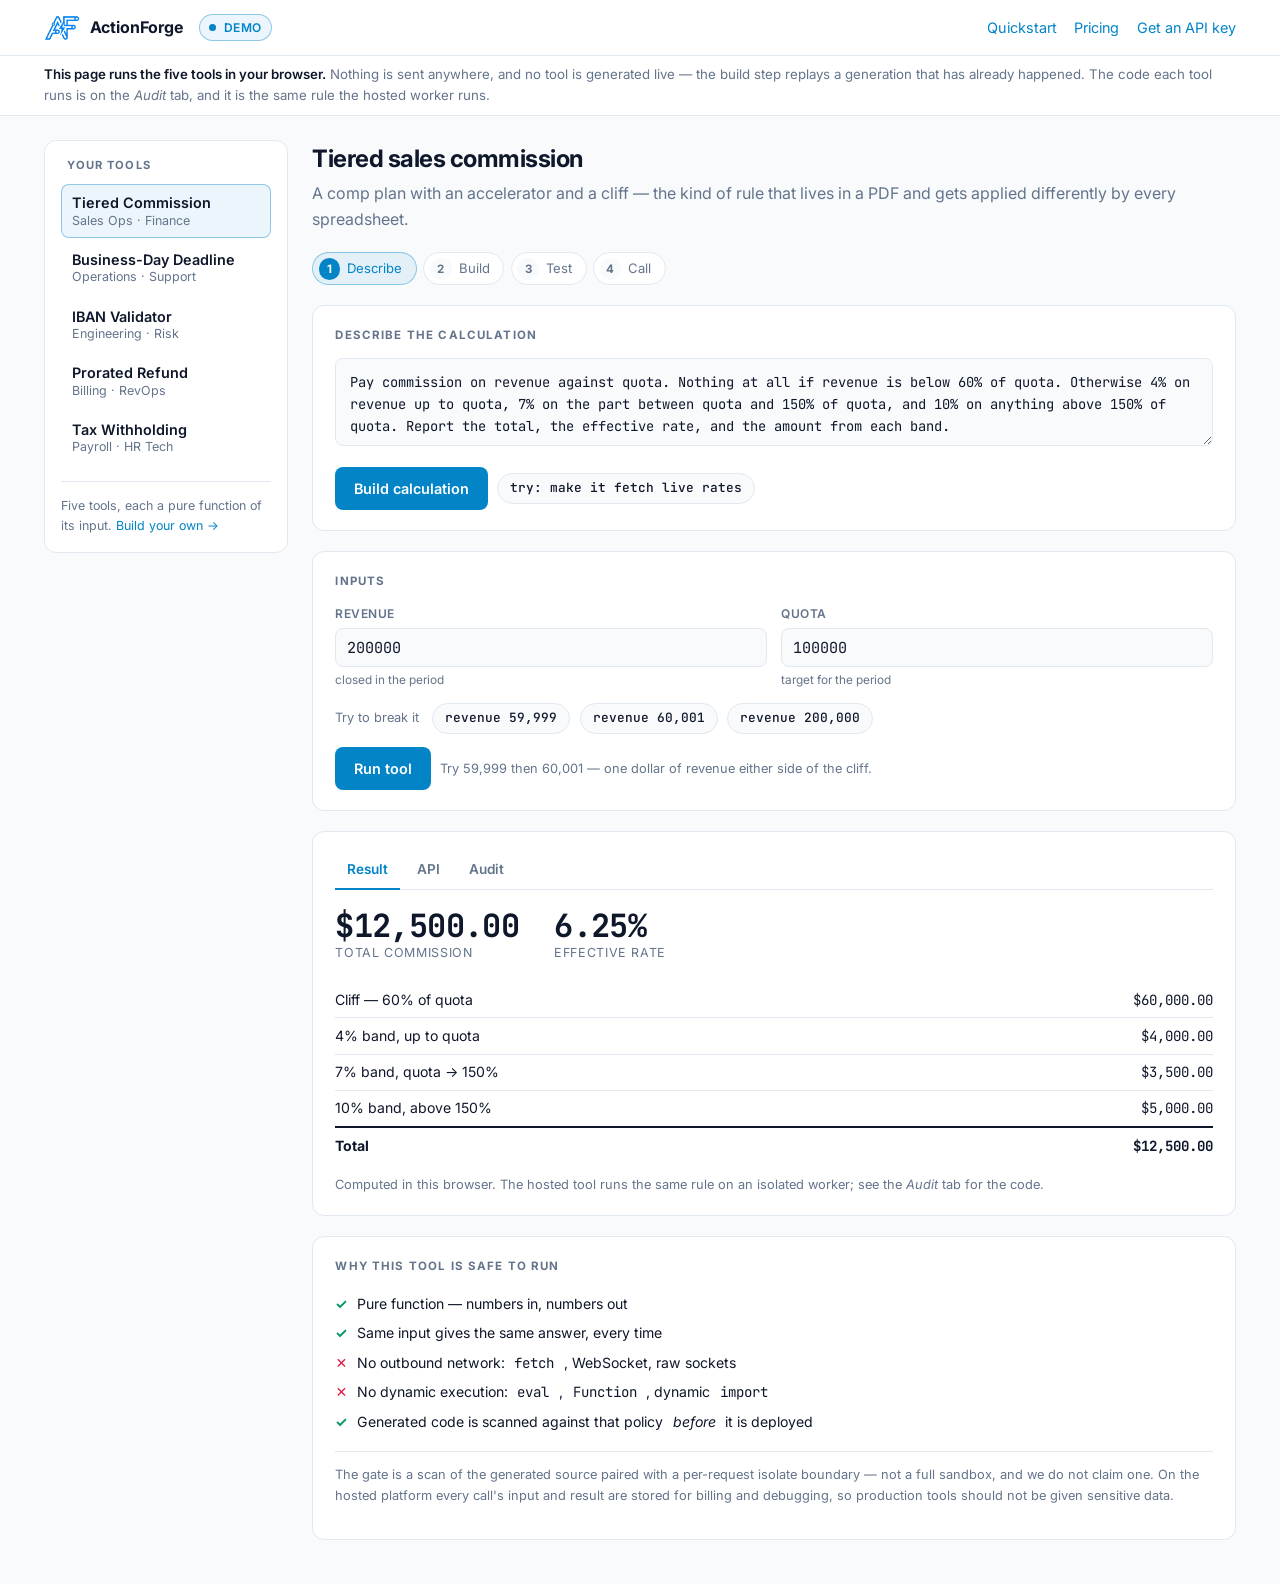
==== commit d5cbfbe8: "Call the hosted API when it is configured, compute locally when it is not The page now has a REMOTE " ====
--- a/demo.html
+++ b/demo.html
@@ -253,6 +253,18 @@
     .kv dt { color: var(--muted); }
     .kv dd { margin: 0; font-family: 'JetBrains Mono', monospace; }
 
+    .receipt {
+      margin-top: 1.1rem; padding: 0.8rem 1rem;
+      border: 1px solid rgba(5, 150, 105, 0.3); background: var(--ok-bg);
+      border-radius: 0.6rem; font-size: 0.85rem;
+      display: flex; flex-wrap: wrap; gap: 0.15rem 1.4rem; align-items: center;
+    }
+    .receipt .rk { color: var(--ok); }
+    .receipt .rt {
+      margin-left: auto; font-family: 'JetBrains Mono', monospace;
+      font-weight: 600; color: var(--text);
+    }
+
     /* ---------- safety ---------- */
     .safety ul { list-style: none; margin: 0; padding: 0; font-size: 0.88rem; }
     .safety li { padding: 0.22rem 0; display: flex; gap: 0.6rem; }
@@ -289,12 +301,7 @@
 </header>
 
 <div class="mode-strip">
-  <div>
-    <strong>This page runs the five tools in your browser.</strong>
-    Nothing is sent anywhere, and no tool is generated live — the build step replays a
-    generation that has already happened. The code each tool runs is on the
-    <em>Audit</em> tab, and it is the same code the hosted worker runs.
-  </div>
+  <div id="modeStrip"></div>
 </div>
 
 <div class="shell">
@@ -503,6 +510,57 @@
     effectiveRate: income === 0 ? 0 : Math.round((tax / income) * 10000) / 10000,
     perBracket
   };
+}
+
+/* ------------------------------------------------------------------ *
+ * Hosted API.
+ *
+ * Filled in, this page stops computing locally and calls the real thing:
+ * a public, invoke-only, rate-limited endpoint on the deployment. The local
+ * functions below stay as the fallback, so the page still works when the
+ * deployment is down, when the demo is switched off, or offline on a laptop
+ * in a meeting room with no wifi.
+ *
+ * Get these from `npm run demo:create` on the deployment.
+ * ------------------------------------------------------------------ */
+const REMOTE = {
+  api: "",  // e.g. "https://actionforge.up.railway.app" — empty means local only
+  toolIds: {
+    commission: "",
+    deadline: "",
+    iban: "",
+    refund: "",
+    tax: ""
+  }
+};
+
+const REMOTE_TIMEOUT_MS = 6000;
+
+const remoteIdFor = (tool) => (REMOTE.api ? REMOTE.toolIds[tool.id] || "" : "");
+
+/** Calls the hosted tool. Throws on anything that is not a clean 200. */
+async function callRemote(tool, input) {
+  const id = remoteIdFor(tool);
+  const controller = new AbortController();
+  const timer = setTimeout(() => controller.abort(), REMOTE_TIMEOUT_MS);
+  try {
+    const res = await fetch(REMOTE.api + "/api/demo/invoke/" + id, {
+      method: "POST",
+      headers: { "content-type": "application/json" },
+      body: JSON.stringify(input),
+      signal: controller.signal
+    });
+    const body = await res.json();
+    if (!res.ok) {
+      const err = new Error(body.error || "HTTP " + res.status);
+      err.status = res.status;
+      err.body = body;
+      throw err;
+    }
+    return body;
+  } finally {
+    clearTimeout(timer);
+  }
 }
 
 /* ------------------------------------------------------------------ *
@@ -777,7 +835,7 @@
       (f.hint ? '<div class="fhint">' + escapeHtml(f.hint) + "</div>" : "") +
     "</div>"
   ).join("");
-  $("fields").querySelectorAll("input").forEach((el) => el.addEventListener("input", () => run(true)));
+  $("fields").querySelectorAll("input").forEach((el) => el.addEventListener("input", () => run({ remote: false, advance: true })));
 
   $("quickTests").innerHTML =
     '<span class="hint" style="margin:0 0.2rem 0 0">Try to break it</span>' +
@@ -791,7 +849,7 @@
         const el = $("f_" + key);
         if (el) el.value = value;
       }
-      run(true);
+      run({ remote: true, advance: true });
     });
   });
 
@@ -824,7 +882,7 @@
   renderSidebar();
   renderFields();
   setStage(1, 0);
-  run();
+  run({ remote: true });
 }
 
 /* --- build ---------------------------------------------------------- */
@@ -883,7 +941,7 @@
     'a few seconds; the code it produced is on the <em>Audit</em> tab.</p>';
   $("buildBtn").disabled = false;
   setStage(3, 2);
-  run();
+  run({ remote: true });
 }
 
 function showRefusal(violations) {
@@ -907,18 +965,89 @@
 }
 
 /* --- run ------------------------------------------------------------ */
-function run(userInitiated) {
+
+/**
+ * Guards against a slow response overwriting a newer one. Typing is local and
+ * instant; only explicit actions reach the network, but a demo is exactly where
+ * someone clicks three chips in a second.
+ */
+let runToken = 0;
+
+/**
+ * Computes locally for immediate feedback, then — when asked, and only when
+ * asked — calls the hosted tool and replaces the result with the real one.
+ *
+ * Typing never reaches the network. A keystroke-per-request page would burn the
+ * rate limit in one sentence and feel worse than a local preview does.
+ */
+async function run(opts) {
+  const remote = Boolean(opts && opts.remote);
+  const advance = Boolean(opts && opts.advance);
+  const token = ++runToken;
   const input = readInput();
+
   let output, error = null;
   try {
     output = current.fn(input);
   } catch (err) {
     error = err;
   }
-  lastRun = { input, output, error, at: new Date() };
+  lastRun = { input, output, error, at: new Date(), source: "local" };
   renderTabs();
-  // Testing it is step 3; once they have, the next thing to look at is the call.
-  if (userInitiated && built) setStage(4, 3);
+  if (advance && built) setStage(4, 3);
+
+  if (!remote || !built || error || !remoteIdFor(current)) return;
+
+  lastRun.pending = true;
+  renderTabs();
+  try {
+    const body = await callRemote(current, input);
+    if (token !== runToken) return;  // a newer run has already landed
+    lastRun = {
+      input,
+      output: body.result,
+      error: null,
+      at: new Date(),
+      source: "remote",
+      executionMs: body.executionMs,
+      checks: body.checks,
+      live: body.live
+    };
+  } catch (err) {
+    if (token !== runToken) return;
+    lastRun.pending = false;
+    lastRun.remoteError = err.status === 429
+      ? "the demo endpoint is rate limited from this address"
+      : err.message || "the hosted API could not be reached";
+  }
+  renderTabs();
+}
+
+/** The line under a result that says where the number actually came from. */
+function provenance() {
+  if (lastRun.pending) {
+    return '<p class="hint">Calling the hosted tool…</p>';
+  }
+  if (lastRun.source === "remote" && lastRun.live) {
+    return '<div class="receipt">' +
+      '<div class="rk">✓ Input validated against the schema</div>' +
+      '<div class="rk">✓ Executed on an isolated worker</div>' +
+      '<div class="rk">✓ Output validated before it returned</div>' +
+      '<div class="rt">' + lastRun.executionMs + ' ms</div>' +
+      "</div>" +
+      '<p class="hint">Computed by the hosted tool, not by this page.</p>';
+  }
+  if (lastRun.source === "remote" && !lastRun.live) {
+    return '<p class="hint">The deployment answered, but it is running with mocked ' +
+      "credentials — so the result was synthesized from the output schema rather " +
+      "than computed by a worker. Not a real execution.</p>";
+  }
+  if (lastRun.remoteError) {
+    return '<p class="hint">Computed in this browser — ' +
+      escapeHtml(lastRun.remoteError) + ". The hosted tool runs the same rule.</p>";
+  }
+  return '<p class="hint">Computed in this browser. The hosted tool runs the same ' +
+    "rule on an isolated worker; see the <em>Audit</em> tab for the code.</p>";
 }
 
 function renderTabs() {
@@ -945,24 +1074,40 @@
           '<tr class="' + (r[2] || "") + '"><td>' + escapeHtml(r[0]) + "</td><td>" +
           escapeHtml(r[1]) + "</td></tr>"
         ).join("") +
-      "</tbody></table>";
+      "</tbody></table>" +
+      provenance();
   }
 
   /* API */
+  const usingRemote = lastRun.source === "remote";
+  const shownId = usingRemote ? remoteIdFor(current) : current.toolId;
   $("tabApi").innerHTML =
     '<pre class="code">' + escapeHtml(
-      "POST /api/invoke/" + current.toolId + "\n" +
+      "POST " + (usingRemote ? REMOTE.api : "") + "/api/invoke/" + shownId + "\n" +
       "Authorization: Bearer af_...\n" +
       "Content-Type: application/json\n\n" +
       JSON.stringify(input, null, 2)
     ) + "</pre>" +
     '<pre class="code">' + escapeHtml(
       built && !error
-        ? JSON.stringify({ toolId: current.toolId, result: output, executionMs: 3 }, null, 2)
+        ? JSON.stringify(
+            usingRemote
+              ? { toolId: shownId, result: output, executionMs: lastRun.executionMs }
+              : { toolId: shownId, result: output, executionMs: "…" },
+            null,
+            2
+          )
         : JSON.stringify({ error: "Tool not found" }, null, 2)
     ) + "</pre>" +
-    '<p class="hint">The request and response shapes are the real ones. This page ' +
-    'makes no network calls — the endpoint is shown for its contract, not to be curled.</p>';
+    '<p class="hint">' +
+    (usingRemote
+      ? "This is the call this page just made, against the authenticated endpoint's " +
+        "contract. The page itself reaches a public, invoke-only proxy so no key " +
+        "is shipped to your browser."
+      : "The request and response shapes are the real ones. The hosted API is not " +
+        "configured for this page, so the response above was computed locally and " +
+        "carries no execution time.") +
+    "</p>";
 
   /* Audit */
   $("tabAudit").innerHTML =
@@ -972,6 +1117,13 @@
       "<dt>Version</dt><dd>v1</dd>" +
       "<dt>Generated</dt><dd>" + current.created + "</dd>" +
       "<dt>Executed</dt><dd>" + lastRun.at.toISOString() + "</dd>" +
+      "<dt>Ran on</dt><dd>" +
+        (lastRun.source === "remote" && lastRun.live
+          ? "hosted worker"
+          : lastRun.source === "remote"
+            ? "hosted (mocked)"
+            : "this browser") +
+      "</dd>" +
       "<dt>Input</dt><dd>" + escapeHtml(JSON.stringify(input)) + "</dd>" +
       "<dt>Output</dt><dd>" + escapeHtml(built && !error ? JSON.stringify(output) : "—") + "</dd>" +
     "</dl>" +
@@ -992,7 +1144,7 @@
   });
 });
 
-$("runBtn").addEventListener("click", () => run(true));
+$("runBtn").addEventListener("click", () => run({ remote: true, advance: true }));
 $("buildBtn").addEventListener("click", build);
 $("breakItBtn").addEventListener("click", () => {
   $("ruleText").value =
@@ -1000,6 +1152,18 @@
   build();
 });
 
+/* The strip states which mode the page is actually in, rather than asserting
+   one. It is in the chrome and not a dismissable toast for the same reason. */
+$("modeStrip").innerHTML = REMOTE.api
+  ? "<strong>Running a tool takes a real call to the hosted API.</strong> " +
+    "No tool is generated live, though — the build step replays a generation that " +
+    "has already happened, and says so. If the API cannot be reached, the page " +
+    "falls back to computing in your browser and tells you it did."
+  : "<strong>This page runs the five tools in your browser.</strong> " +
+    "Nothing is sent anywhere, and no tool is generated live — the build step " +
+    "replays a generation that has already happened. The code each tool runs is on " +
+    "the <em>Audit</em> tab, and it is the same rule the hosted worker runs.";
+
 selectTool(TOOLS[0].id);
 </script>
 </body>
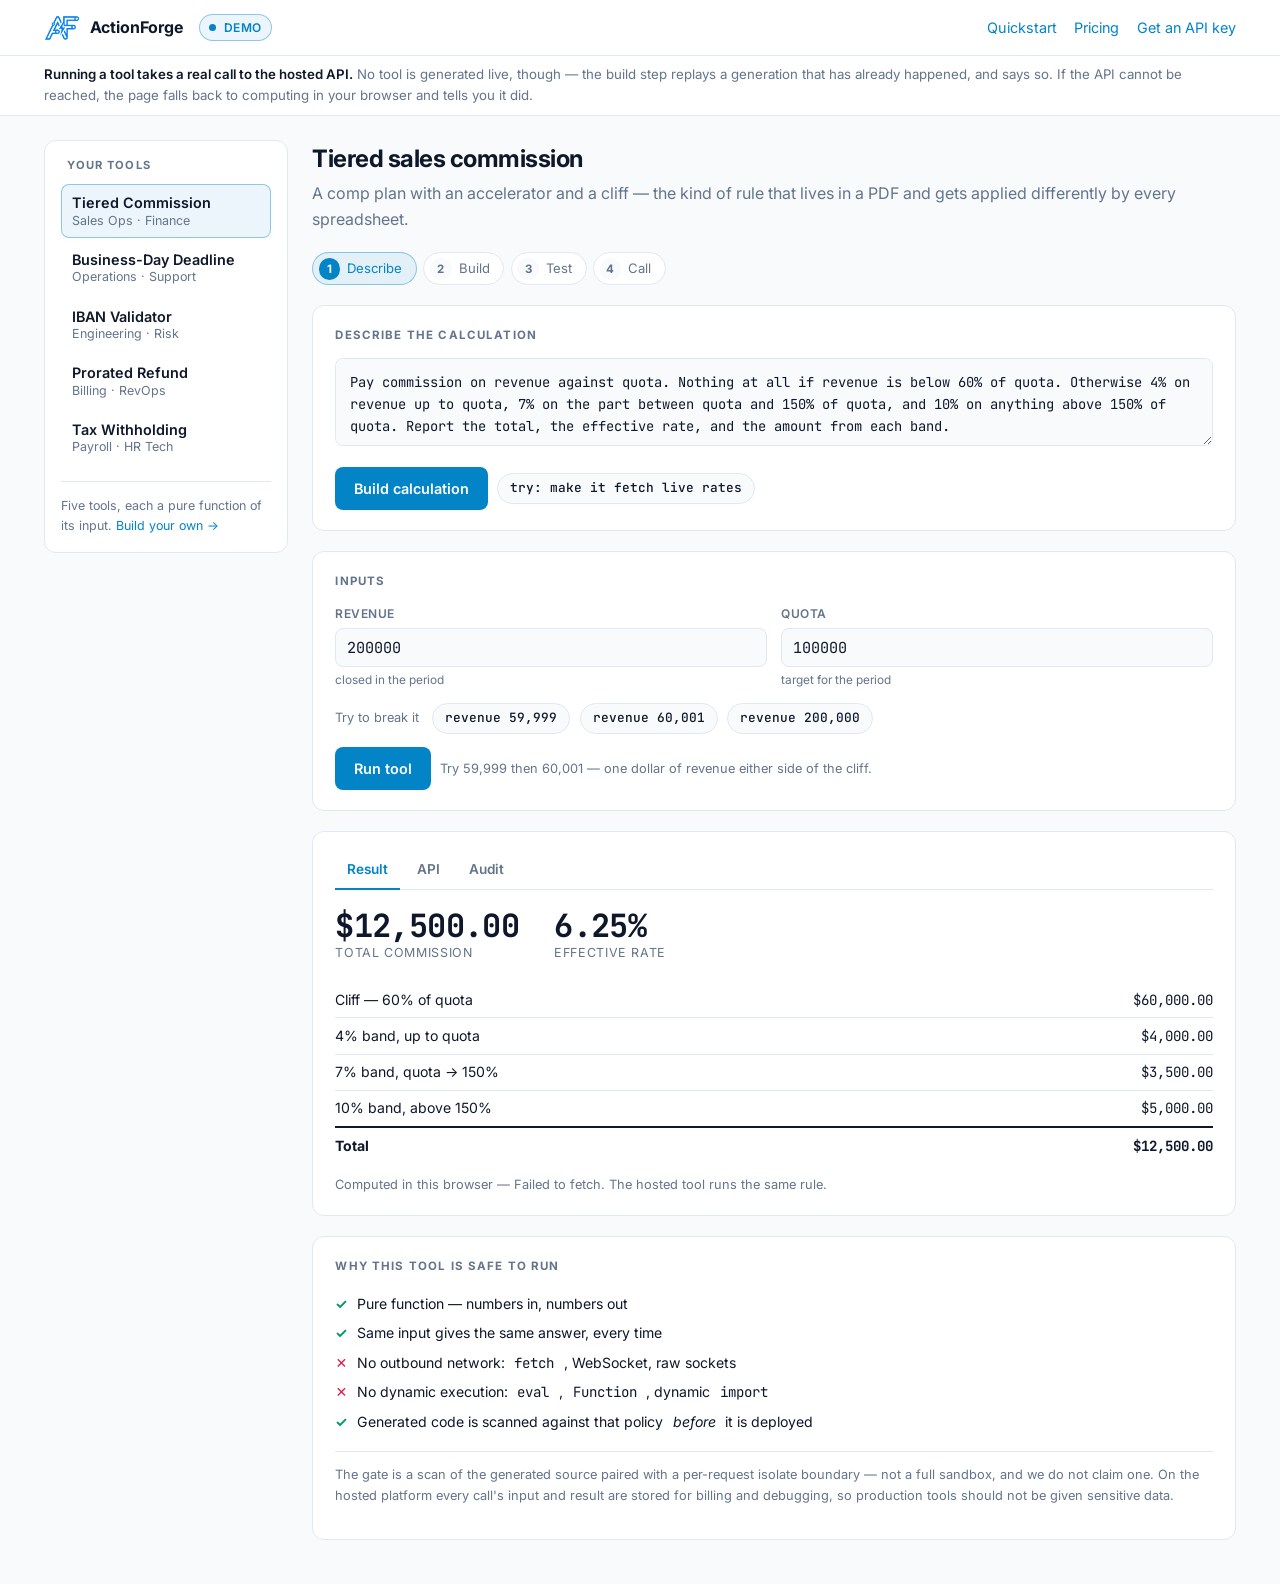
==== commit e02e9654: "Wire demo.html to the hosted API on Railway Five verified tools deployed under the demo account. The" ====
--- a/demo.html
+++ b/demo.html
@@ -524,13 +524,13 @@
  * Get these from `npm run demo:create` on the deployment.
  * ------------------------------------------------------------------ */
 const REMOTE = {
-  api: "",  // e.g. "https://actionforge.up.railway.app" — empty means local only
+  api: "https://actionforge-production.up.railway.app",
   toolIds: {
-    commission: "",
-    deadline: "",
-    iban: "",
-    refund: "",
-    tax: ""
+    commission: "e987c2b6-37d6-44b5-a115-bbe2bf1205b3",
+    deadline:   "ab360f91-d3a4-4738-9063-b3164454a828",
+    iban:       "074d0def-27a4-4895-8419-0aa870dacee3",
+    refund:     "23f6b41d-643c-41b4-87c8-a221ed99c7ee",
+    tax:        "817fdb7e-fafb-4756-a1d5-8c6e5f8b385d"
   }
 };
 
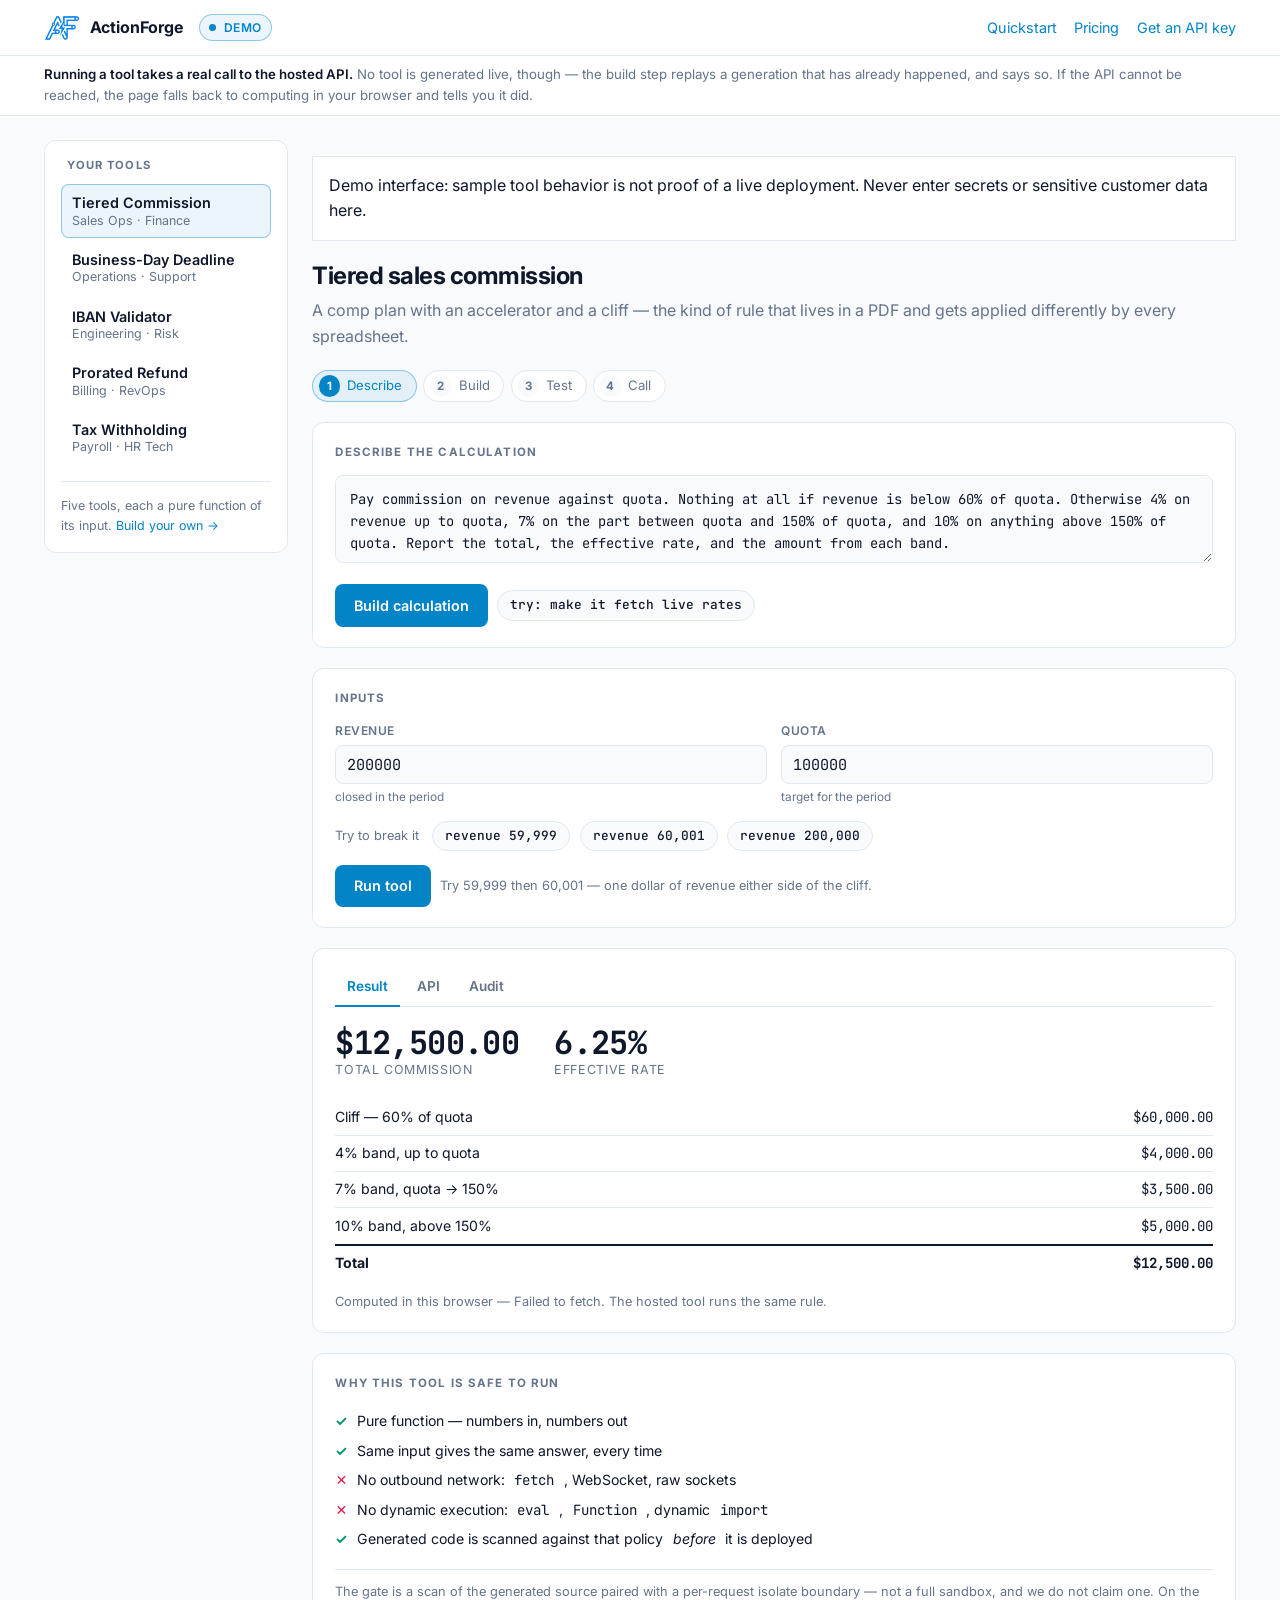
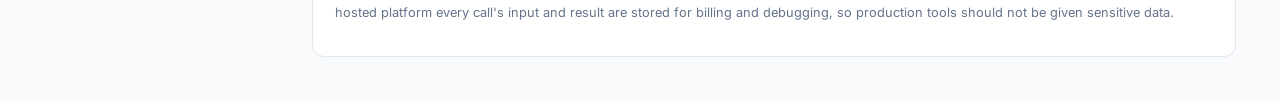
==== commit 9c1d1435: "Clarify demo scope and fix mobile layout (demo.html)" ====
--- a/demo.html
+++ b/demo.html
@@ -280,6 +280,9 @@
       .sidebar { position: static; }
       .nav-links { display: none; }
     }
+    main { min-width: 0; }
+    .kv { grid-template-columns: 150px minmax(0, 1fr); overflow-wrap: anywhere; }
+    @media (max-width: 480px) { .stepper { flex-wrap: wrap; } .kv { grid-template-columns: 1fr; } }
   </style>
 </head>
 <body>
@@ -316,6 +319,7 @@
   </aside>
 
   <main>
+  <p role="note" style="padding:1rem;border:1px solid var(--border);background:var(--bg-card)">Demo interface: sample tool behavior is not proof of a live deployment. Never enter secrets or sensitive customer data here.</p>
     <h1 class="tool-title" id="toolTitle"></h1>
     <p class="tool-sub" id="toolSub"></p>
 
